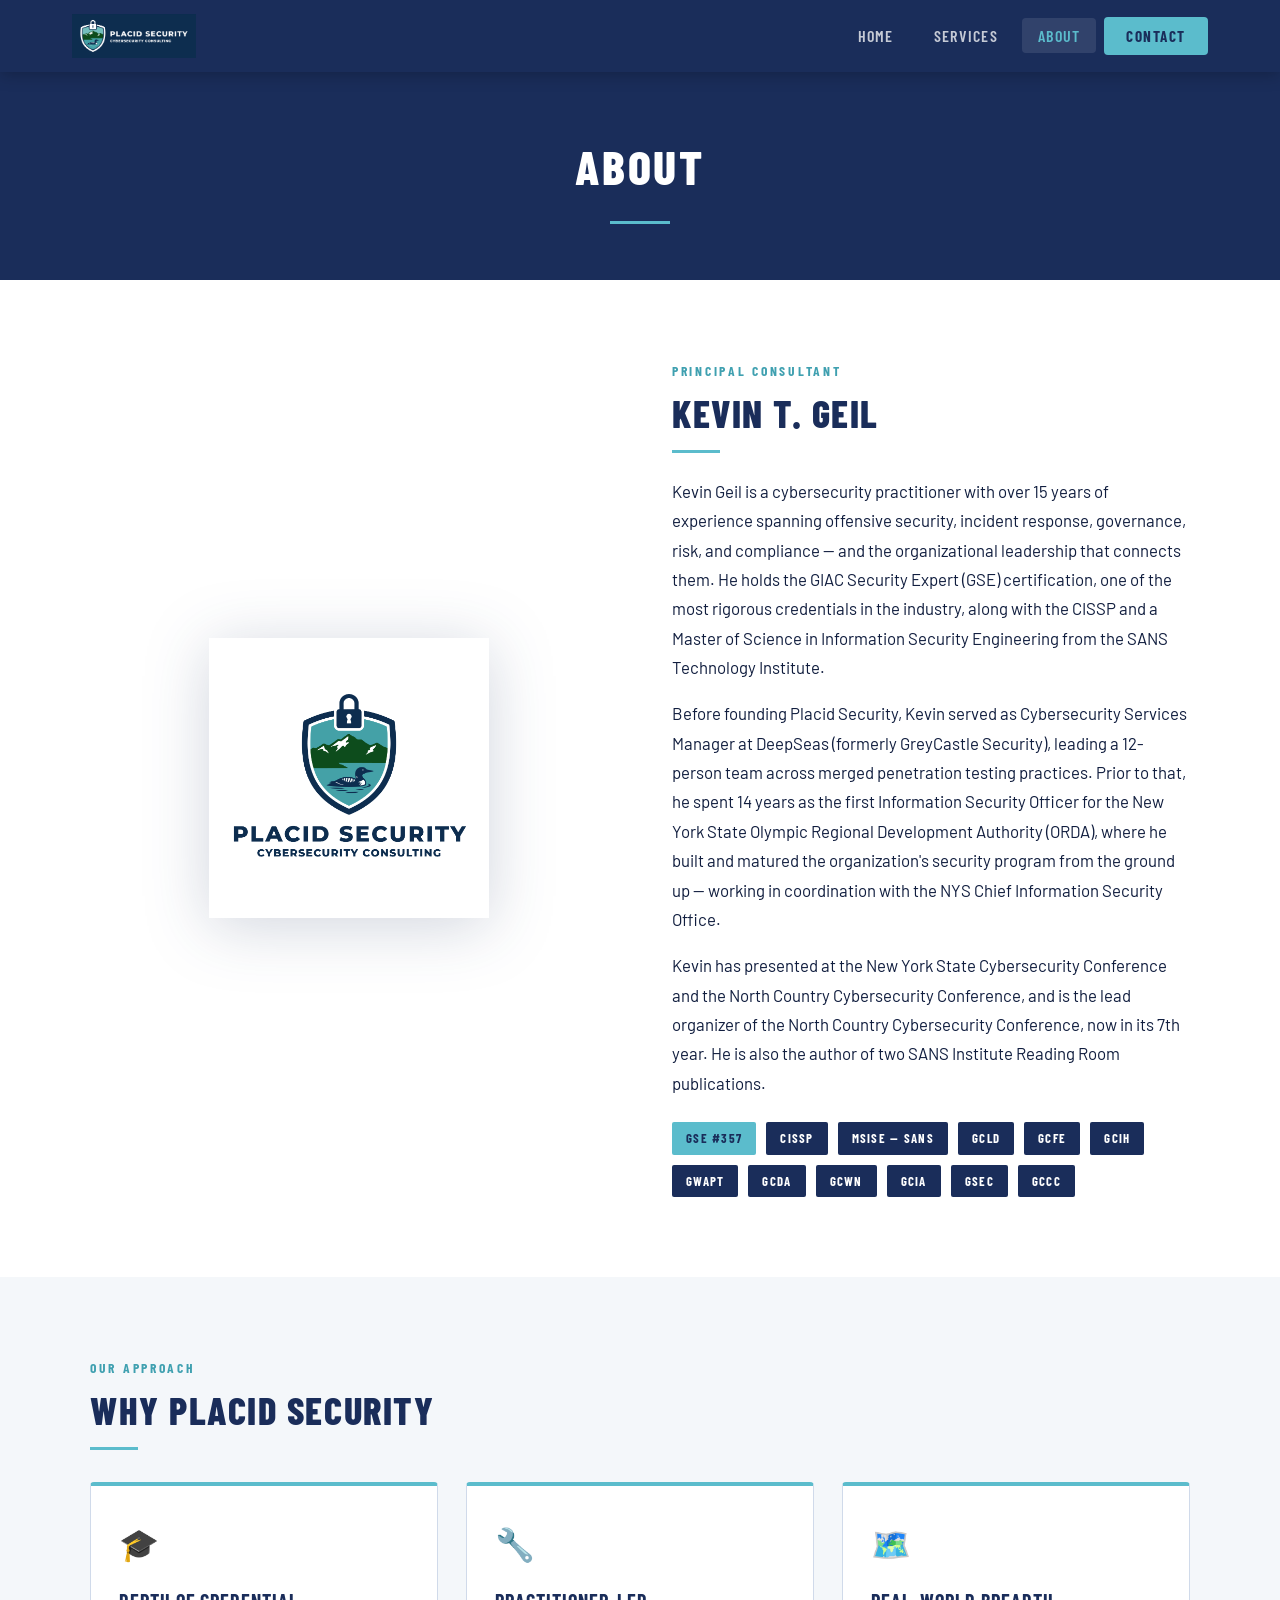
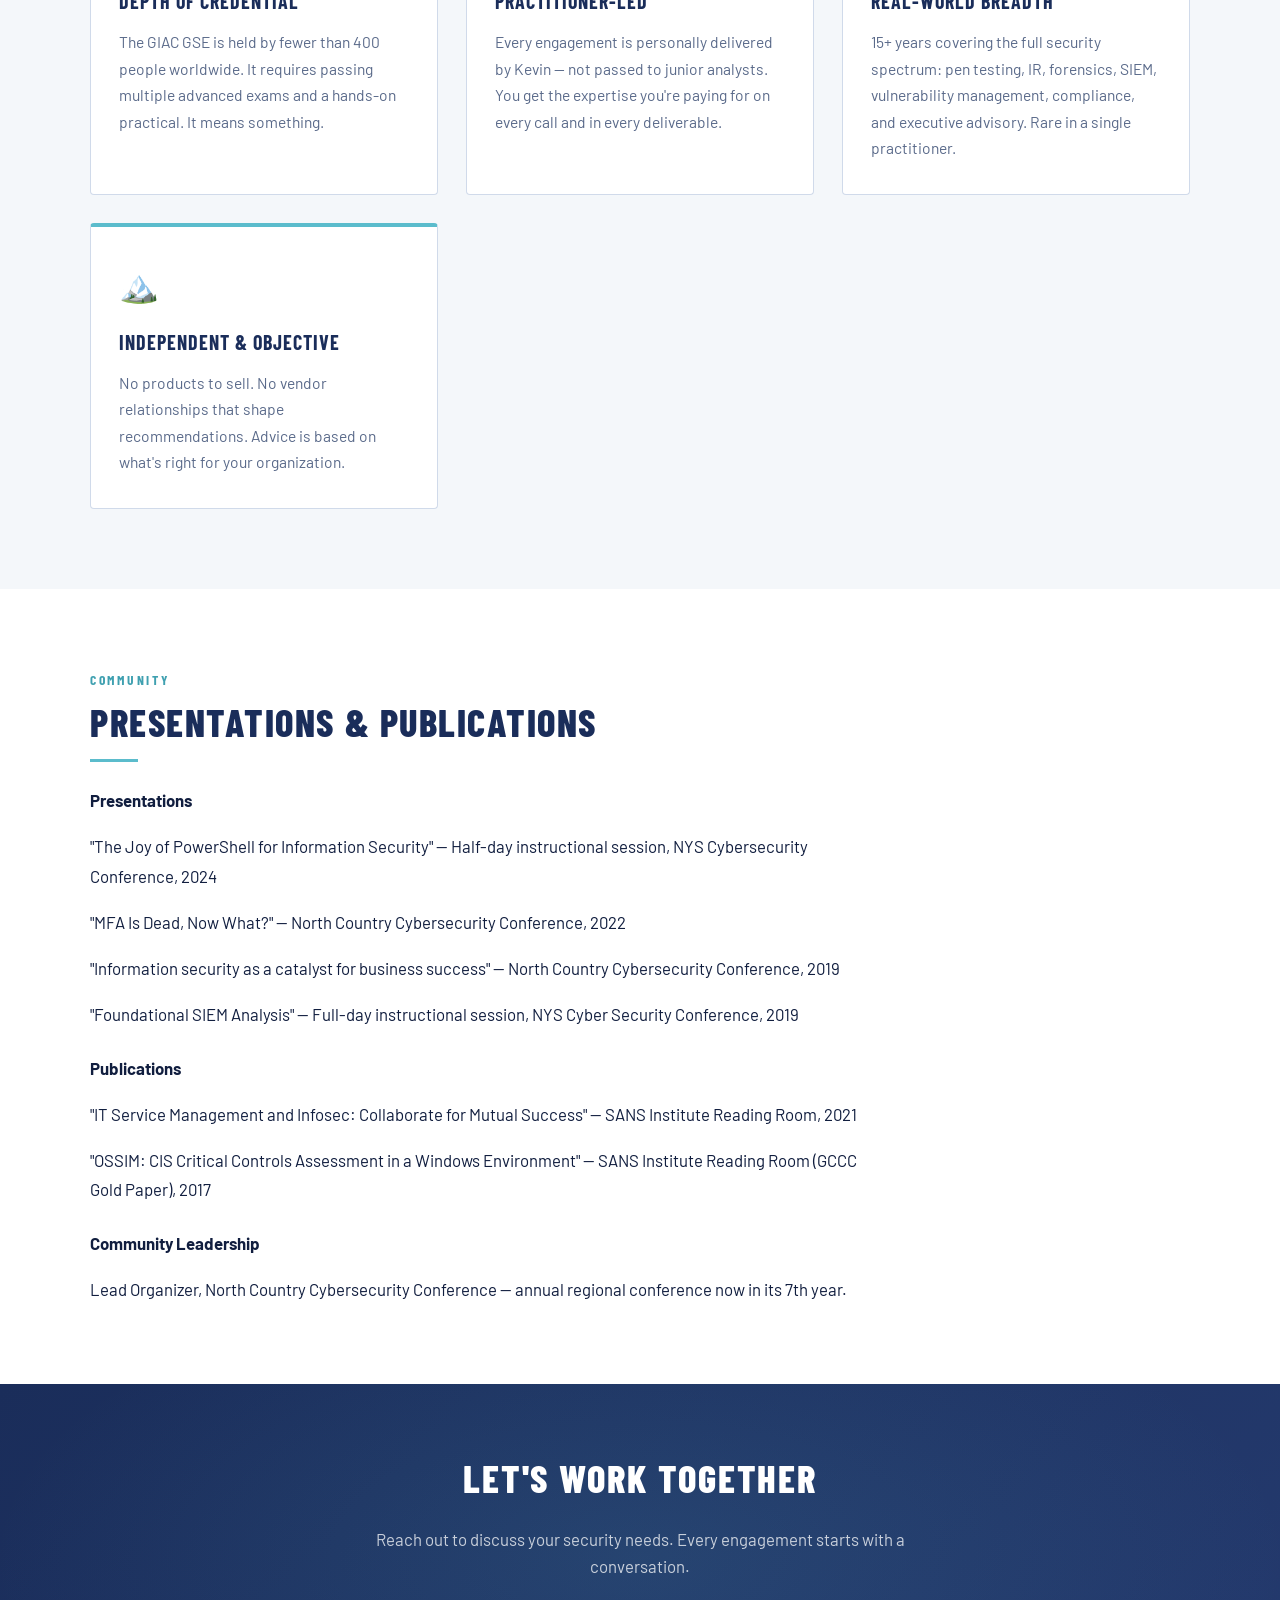
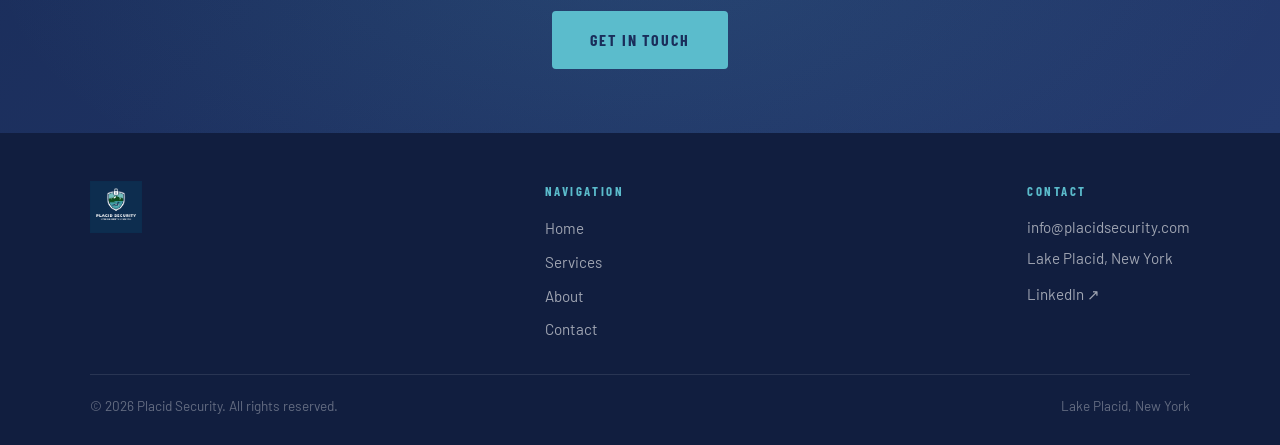
==== about.html @ 0de11780 "Initial site" ====
<!DOCTYPE html>
<html lang="en">
<head>
  <meta charset="UTF-8">
  <meta name="viewport" content="width=device-width, initial-scale=1.0">
  <title>About — Placid Security</title>
  <meta name="description" content="About Kevin Geil and Placid Security — GSE #357, CISSP, MSISE, with 15+ years of hands-on cybersecurity experience.">
  <link rel="stylesheet" href="assets/style.css">
  <link rel="icon" type="image/png" href="assets/images/logo-icon-darkblue.png">
</head>
<body>

  <!-- NAV -->
  <nav class="nav">
    <div class="nav-inner">
      <a class="nav-logo" href="index.html">
        <img src="assets/images/logo-horizontal-darkblue.png" alt="Placid Security">
      </a>
      <button class="nav-toggle" id="navToggle" aria-label="Toggle menu">
        <span></span><span></span><span></span>
      </button>
      <ul class="nav-links" id="navLinks">
        <li><a href="index.html">Home</a></li>
        <li><a href="services.html">Services</a></li>
        <li><a href="about.html" class="active">About</a></li>
        <li><a href="contact.html" class="nav-cta">Contact</a></li>
      </ul>
    </div>
  </nav>

  <!-- PAGE HEADER -->
  <header class="page-header">
    <h1>About</h1>
    <hr class="header-rule">
  </header>

  <!-- ABOUT MAIN -->
  <section class="section">
    <div class="section-inner">
      <div class="about-split">
        <div class="about-photo">
          <img class="about-logo-display" src="assets/images/logo-stacked-white.png" alt="Placid Security">
        </div>
        <div>
          <div class="section-label">Principal Consultant</div>
          <h2 class="section-title">Kevin T. Geil</h2>
          <hr class="section-title-rule">
          <div class="section-body">
            <p>Kevin Geil is a cybersecurity practitioner with over 15 years of experience spanning offensive security, incident response, governance, risk, and compliance — and the organizational leadership that connects them. He holds the GIAC Security Expert (GSE) certification, one of the most rigorous credentials in the industry, along with the CISSP and a Master of Science in Information Security Engineering from the SANS Technology Institute.</p>
            <p>Before founding Placid Security, Kevin served as Cybersecurity Services Manager at DeepSeas (formerly GreyCastle Security), leading a 12-person team across merged penetration testing practices. Prior to that, he spent 14 years as the first Information Security Officer for the New York State Olympic Regional Development Authority (ORDA), where he built and matured the organization's security program from the ground up — working in coordination with the NYS Chief Information Security Office.</p>
            <p>Kevin has presented at the New York State Cybersecurity Conference and the North Country Cybersecurity Conference, and is the lead organizer of the North Country Cybersecurity Conference, now in its 7th year. He is also the author of two SANS Institute Reading Room publications.</p>
          </div>
          <div class="creds-list">
            <span class="cred-tag cred-tag--teal">GSE #357</span>
            <span class="cred-tag">CISSP</span>
            <span class="cred-tag">MSISE — SANS</span>
            <span class="cred-tag">GCLD</span>
            <span class="cred-tag">GCFE</span>
            <span class="cred-tag">GCIH</span>
            <span class="cred-tag">GWAPT</span>
            <span class="cred-tag">GCDA</span>
            <span class="cred-tag">GCWN</span>
            <span class="cred-tag">GCIA</span>
            <span class="cred-tag">GSEC</span>
            <span class="cred-tag">GCCC</span>
          </div>
        </div>
      </div>
    </div>
  </section>

  <!-- WHY PLACID SECURITY -->
  <section class="section section--alt">
    <div class="section-inner">
      <div class="section-label">Our Approach</div>
      <h2 class="section-title">Why Placid Security</h2>
      <hr class="section-title-rule">
      <div class="services-grid" style="margin-top: 32px;">
        <div class="service-card">
          <div class="service-icon">🎓</div>
          <h3>Depth of Credential</h3>
          <p>The GIAC GSE is held by fewer than 400 people worldwide. It requires passing multiple advanced exams and a hands-on practical. It means something.</p>
        </div>
        <div class="service-card">
          <div class="service-icon">🔧</div>
          <h3>Practitioner-Led</h3>
          <p>Every engagement is personally delivered by Kevin — not passed to junior analysts. You get the expertise you're paying for on every call and in every deliverable.</p>
        </div>
        <div class="service-card">
          <div class="service-icon">🗺️</div>
          <h3>Real-World Breadth</h3>
          <p>15+ years covering the full security spectrum: pen testing, IR, forensics, SIEM, vulnerability management, compliance, and executive advisory. Rare in a single practitioner.</p>
        </div>
        <div class="service-card">
          <div class="service-icon">🏔️</div>
          <h3>Independent &amp; Objective</h3>
          <p>No products to sell. No vendor relationships that shape recommendations. Advice is based on what's right for your organization.</p>
        </div>
      </div>
    </div>
  </section>

  <!-- PRESENTATIONS -->
  <section class="section">
    <div class="section-inner">
      <div class="section-label">Community</div>
      <h2 class="section-title">Presentations &amp; Publications</h2>
      <hr class="section-title-rule">
      <div class="section-body" style="max-width: 800px;">
        <p><strong>Presentations</strong></p>
        <p>"The Joy of PowerShell for Information Security" — Half-day instructional session, NYS Cybersecurity Conference, 2024</p>
        <p>"MFA Is Dead, Now What?" — North Country Cybersecurity Conference, 2022</p>
        <p>"Information security as a catalyst for business success" — North Country Cybersecurity Conference, 2019</p>
        <p>"Foundational SIEM Analysis" — Full-day instructional session, NYS Cyber Security Conference, 2019</p>

        <p style="margin-top: 24px;"><strong>Publications</strong></p>
        <p>"IT Service Management and Infosec: Collaborate for Mutual Success" — SANS Institute Reading Room, 2021</p>
        <p>"OSSIM: CIS Critical Controls Assessment in a Windows Environment" — SANS Institute Reading Room (GCCC Gold Paper), 2017</p>

        <p style="margin-top: 24px;"><strong>Community Leadership</strong></p>
        <p>Lead Organizer, North Country Cybersecurity Conference — annual regional conference now in its 7th year.</p>
      </div>
    </div>
  </section>

  <!-- CTA -->
  <section class="cta-band">
    <h2>Let's work together</h2>
    <p>Reach out to discuss your security needs. Every engagement starts with a conversation.</p>
    <a href="contact.html" class="btn btn-primary">Get In Touch</a>
  </section>

  <!-- FOOTER -->
  <footer class="footer">
    <div class="footer-inner">
      <div class="footer-top">
        <div class="footer-logo">
          <img src="assets/images/logo-stacked-darkblue.png" alt="Placid Security">
        </div>
        <div class="footer-nav">
          <h4>Navigation</h4>
          <ul>
            <li><a href="index.html">Home</a></li>
            <li><a href="services.html">Services</a></li>
            <li><a href="about.html">About</a></li>
            <li><a href="contact.html">Contact</a></li>
          </ul>
        </div>
        <div class="footer-contact">
          <h4>Contact</h4>
          <p><a href="mailto:info@placidsecurity.com">info@placidsecurity.com</a></p>
          <p>Lake Placid, New York</p>
          <p style="margin-top: 12px;"><a href="https://www.linkedin.com/in/kevin-geil" target="_blank" rel="noopener">LinkedIn ↗</a></p>
        </div>
      </div>
      <div class="footer-bottom">
        <p class="footer-copy">&copy; 2026 Placid Security. All rights reserved.</p>
        <p class="footer-copy">Lake Placid, New York</p>
      </div>
    </div>
  </footer>

  <script>
    document.getElementById('navToggle').addEventListener('click', function() {
      document.getElementById('navLinks').classList.toggle('open');
    });
  </script>
</body>
</html>
---- assets/style.css ----
/* ============================================
   PLACID SECURITY — Global Stylesheet
   Color palette extracted from brand assets:
   --navy:   #1a2d5a  (dark navy)
   --teal:   #5bbccc  (lake teal)
   --green:  #1e6b3a  (mountain green)
   --white:  #ffffff
   ============================================ */

@import url('https://fonts.googleapis.com/css2?family=Barlow+Condensed:wght@600;700;800&family=Barlow:wght@400;500;600&display=swap');

:root {
  --navy:        #1a2d5a;
  --navy-dark:   #111e3f;
  --navy-light:  #243a6e;
  --teal:        #5bbccc;
  --teal-light:  #7dd4e0;
  --teal-dark:   #3fa0b0;
  --green:       #1e6b3a;
  --white:       #ffffff;
  --off-white:   #f4f7fa;
  --text-dark:   #111e3f;
  --text-muted:  #5a6a8a;
  --border:      #d0daea;

  --font-display: 'Barlow Condensed', sans-serif;
  --font-body:    'Barlow', sans-serif;

  --nav-height: 72px;
  --section-pad: 80px;
  --radius: 4px;
  --shadow: 0 4px 24px rgba(26,45,90,0.12);
  --shadow-lg: 0 12px 48px rgba(26,45,90,0.20);
}

*, *::before, *::after { box-sizing: border-box; margin: 0; padding: 0; }

html { scroll-behavior: smooth; }

body {
  font-family: var(--font-body);
  color: var(--text-dark);
  background: var(--white);
  line-height: 1.6;
  -webkit-font-smoothing: antialiased;
}

img { display: block; max-width: 100%; }
a { color: inherit; text-decoration: none; }

/* ---- NAVIGATION ---- */
.nav {
  position: sticky;
  top: 0;
  z-index: 100;
  background: var(--navy);
  height: var(--nav-height);
  display: flex;
  align-items: center;
  box-shadow: 0 2px 16px rgba(0,0,0,0.25);
}

.nav-inner {
  width: 100%;
  max-width: 1200px;
  margin: 0 auto;
  padding: 0 32px;
  display: flex;
  align-items: center;
  justify-content: space-between;
}

.nav-logo img {
  height: 44px;
  width: auto;
}

.nav-links {
  display: flex;
  gap: 8px;
  list-style: none;
}

.nav-links a {
  font-family: var(--font-display);
  font-size: 1rem;
  font-weight: 600;
  letter-spacing: 0.08em;
  text-transform: uppercase;
  color: rgba(255,255,255,0.75);
  padding: 8px 16px;
  border-radius: var(--radius);
  transition: color 0.2s, background 0.2s;
}

.nav-links a:hover,
.nav-links a.active {
  color: var(--white);
  background: rgba(255,255,255,0.1);
}

.nav-links a.active {
  color: var(--teal);
}

.nav-cta {
  font-family: var(--font-display) !important;
  font-size: 0.95rem !important;
  font-weight: 700 !important;
  letter-spacing: 0.1em !important;
  text-transform: uppercase !important;
  background: var(--teal) !important;
  color: var(--navy) !important;
  padding: 10px 22px !important;
  border-radius: var(--radius) !important;
  transition: background 0.2s, transform 0.15s !important;
}

.nav-cta:hover {
  background: var(--teal-light) !important;
  color: var(--navy) !important;
  transform: translateY(-1px);
}

/* Mobile nav toggle */
.nav-toggle {
  display: none;
  flex-direction: column;
  gap: 5px;
  cursor: pointer;
  padding: 4px;
  background: none;
  border: none;
}
.nav-toggle span {
  display: block;
  width: 24px;
  height: 2px;
  background: var(--white);
  border-radius: 2px;
  transition: all 0.3s;
}

/* ---- HERO ---- */
.hero {
  position: relative;
  width: 100%;
  overflow: hidden;
  background: var(--navy-dark);
}

.hero-banner {
  width: 100%;
  height: auto;
  display: block;
  max-height: 600px;
  object-fit: cover;
  object-position: center;
  opacity: 0;
  animation: fadeIn 0.8s ease 0.2s forwards;
}

.hero-overlay {
  position: absolute;
  bottom: 0;
  left: 0;
  right: 0;
  padding: 40px 48px;
  background: linear-gradient(to top, rgba(17,30,63,0.85) 0%, transparent 100%);
}

.hero-tagline {
  font-family: var(--font-display);
  font-size: clamp(1.8rem, 3.5vw, 2.8rem);
  font-weight: 800;
  letter-spacing: 0.04em;
  text-transform: uppercase;
  color: var(--white);
  text-shadow: 0 2px 12px rgba(0,0,0,0.4);
  max-width: 700px;
}

.hero-tagline span {
  color: var(--teal);
}

.hero-sub {
  margin-top: 10px;
  font-size: 1.1rem;
  color: rgba(255,255,255,0.8);
  max-width: 500px;
}

/* ---- PAGE HEADER (non-home pages) ---- */
.page-header {
  background: var(--navy);
  padding: 56px 32px;
  text-align: center;
}

.page-header h1 {
  font-family: var(--font-display);
  font-size: clamp(2rem, 4vw, 3rem);
  font-weight: 800;
  letter-spacing: 0.06em;
  text-transform: uppercase;
  color: var(--white);
}

.page-header .header-rule {
  width: 60px;
  height: 3px;
  background: var(--teal);
  margin: 16px auto 0;
  border: none;
}

/* ---- SECTIONS ---- */
.section {
  padding: var(--section-pad) 32px;
}

.section-inner {
  max-width: 1100px;
  margin: 0 auto;
}

.section-label {
  font-family: var(--font-display);
  font-size: 0.85rem;
  font-weight: 700;
  letter-spacing: 0.2em;
  text-transform: uppercase;
  color: var(--teal-dark);
  margin-bottom: 10px;
}

.section-title {
  font-family: var(--font-display);
  font-size: clamp(1.8rem, 3vw, 2.4rem);
  font-weight: 800;
  letter-spacing: 0.04em;
  text-transform: uppercase;
  color: var(--navy);
  line-height: 1.1;
}

.section-title-rule {
  width: 48px;
  height: 3px;
  background: var(--teal);
  border: none;
  margin: 16px 0 24px;
}

.section-body {
  font-size: 1.05rem;
  line-height: 1.75;
  color: var(--text-dark);
  max-width: 680px;
}

.section-body p + p { margin-top: 1em; }

/* Alternating bg */
.section--alt { background: var(--off-white); }
.section--navy {
  background: var(--navy);
  color: var(--white);
}
.section--navy .section-title { color: var(--white); }
.section--navy .section-label { color: var(--teal-light); }
.section--navy .section-body { color: rgba(255,255,255,0.85); }

/* ---- TRUST BAR (Home) ---- */
.trust-bar {
  background: var(--navy-dark);
  padding: 20px 32px;
  display: flex;
  justify-content: center;
  align-items: center;
  gap: 40px;
  flex-wrap: wrap;
}

.trust-item {
  font-family: var(--font-display);
  font-size: 0.9rem;
  font-weight: 700;
  letter-spacing: 0.12em;
  text-transform: uppercase;
  color: rgba(255,255,255,0.6);
  display: flex;
  align-items: center;
  gap: 10px;
}

.trust-item::before {
  content: '';
  display: block;
  width: 6px;
  height: 6px;
  background: var(--teal);
  border-radius: 50%;
}

/* ---- SERVICES GRID ---- */
.services-grid {
  display: grid;
  grid-template-columns: repeat(auto-fit, minmax(300px, 1fr));
  gap: 28px;
  margin-top: 40px;
}

.service-card {
  background: var(--white);
  border: 1px solid var(--border);
  border-top: 4px solid var(--teal);
  border-radius: var(--radius);
  padding: 32px 28px;
  transition: box-shadow 0.25s, transform 0.25s;
  opacity: 0;
  animation: slideUp 0.5s ease forwards;
}

.service-card:hover {
  box-shadow: var(--shadow-lg);
  transform: translateY(-4px);
}

.service-card:nth-child(1) { animation-delay: 0.05s; }
.service-card:nth-child(2) { animation-delay: 0.10s; }
.service-card:nth-child(3) { animation-delay: 0.15s; }
.service-card:nth-child(4) { animation-delay: 0.20s; }
.service-card:nth-child(5) { animation-delay: 0.25s; }
.service-card:nth-child(6) { animation-delay: 0.30s; }
.service-card:nth-child(7) { animation-delay: 0.35s; }

.service-icon {
  font-size: 2rem;
  margin-bottom: 16px;
}

.service-card h3 {
  font-family: var(--font-display);
  font-size: 1.25rem;
  font-weight: 700;
  letter-spacing: 0.05em;
  text-transform: uppercase;
  color: var(--navy);
  margin-bottom: 12px;
}

.service-card p {
  font-size: 0.975rem;
  line-height: 1.7;
  color: var(--text-muted);
}

/* ---- ABOUT SPLIT ---- */
.about-split {
  display: grid;
  grid-template-columns: 1fr 1fr;
  gap: 64px;
  align-items: center;
}

.about-photo {
  display: flex;
  justify-content: center;
  align-items: center;
}

.about-logo-display {
  width: 280px;
  filter: drop-shadow(0 8px 32px rgba(26,45,90,0.2));
}

.creds-list {
  margin-top: 24px;
  display: flex;
  flex-wrap: wrap;
  gap: 10px;
}

.cred-tag {
  font-family: var(--font-display);
  font-size: 0.8rem;
  font-weight: 700;
  letter-spacing: 0.1em;
  text-transform: uppercase;
  background: var(--navy);
  color: var(--white);
  padding: 6px 14px;
  border-radius: 2px;
}

.cred-tag--teal {
  background: var(--teal);
  color: var(--navy);
}

/* ---- CTA BAND ---- */
.cta-band {
  background: linear-gradient(135deg, var(--navy) 0%, var(--navy-light) 100%);
  padding: 64px 32px;
  text-align: center;
  position: relative;
  overflow: hidden;
}

.cta-band::before {
  content: '';
  position: absolute;
  top: -50%;
  left: -10%;
  width: 120%;
  height: 200%;
  background: radial-gradient(ellipse at 50% 50%, rgba(91,188,204,0.12) 0%, transparent 60%);
  pointer-events: none;
}

.cta-band h2 {
  font-family: var(--font-display);
  font-size: clamp(1.8rem, 3vw, 2.4rem);
  font-weight: 800;
  letter-spacing: 0.05em;
  text-transform: uppercase;
  color: var(--white);
  position: relative;
}

.cta-band p {
  color: rgba(255,255,255,0.75);
  margin: 16px auto 32px;
  max-width: 540px;
  font-size: 1.05rem;
  position: relative;
}

.btn {
  display: inline-block;
  font-family: var(--font-display);
  font-size: 1rem;
  font-weight: 700;
  letter-spacing: 0.12em;
  text-transform: uppercase;
  padding: 14px 36px;
  border-radius: var(--radius);
  cursor: pointer;
  transition: all 0.2s;
  border: 2px solid transparent;
  position: relative;
}

.btn-primary {
  background: var(--teal);
  color: var(--navy);
  border-color: var(--teal);
}

.btn-primary:hover {
  background: var(--teal-light);
  border-color: var(--teal-light);
  transform: translateY(-2px);
  box-shadow: 0 6px 20px rgba(91,188,204,0.35);
}

.btn-outline {
  background: transparent;
  color: var(--white);
  border-color: rgba(255,255,255,0.4);
}

.btn-outline:hover {
  border-color: var(--white);
  background: rgba(255,255,255,0.08);
}

/* ---- CONTACT FORM ---- */
.contact-layout {
  display: grid;
  grid-template-columns: 1fr 1.5fr;
  gap: 64px;
  align-items: start;
}

.contact-info h3 {
  font-family: var(--font-display);
  font-size: 1.3rem;
  font-weight: 700;
  letter-spacing: 0.05em;
  text-transform: uppercase;
  color: var(--navy);
  margin-bottom: 16px;
}

.contact-detail {
  display: flex;
  align-items: center;
  gap: 12px;
  margin-bottom: 16px;
  font-size: 1rem;
  color: var(--text-dark);
}

.contact-detail a {
  color: var(--teal-dark);
  transition: color 0.2s;
}
.contact-detail a:hover { color: var(--navy); }

.contact-icon {
  width: 38px;
  height: 38px;
  background: var(--navy);
  border-radius: 50%;
  display: flex;
  align-items: center;
  justify-content: center;
  font-size: 1rem;
  flex-shrink: 0;
}

.form-group {
  margin-bottom: 20px;
}

.form-group label {
  display: block;
  font-family: var(--font-display);
  font-size: 0.85rem;
  font-weight: 700;
  letter-spacing: 0.12em;
  text-transform: uppercase;
  color: var(--navy);
  margin-bottom: 8px;
}

.form-group input,
.form-group select,
.form-group textarea {
  width: 100%;
  padding: 12px 16px;
  border: 1.5px solid var(--border);
  border-radius: var(--radius);
  font-family: var(--font-body);
  font-size: 1rem;
  color: var(--text-dark);
  background: var(--white);
  transition: border-color 0.2s, box-shadow 0.2s;
  outline: none;
}

.form-group input:focus,
.form-group select:focus,
.form-group textarea:focus {
  border-color: var(--teal);
  box-shadow: 0 0 0 3px rgba(91,188,204,0.15);
}

.form-group textarea {
  resize: vertical;
  min-height: 140px;
}

.form-row {
  display: grid;
  grid-template-columns: 1fr 1fr;
  gap: 16px;
}

.form-submit {
  margin-top: 8px;
}

.form-success {
  display: none;
  background: #e8f7f0;
  border: 1.5px solid #2ecc71;
  border-radius: var(--radius);
  padding: 16px 20px;
  color: #1a6b3c;
  font-weight: 500;
  margin-top: 16px;
}

/* ---- FOOTER ---- */
.footer {
  background: var(--navy-dark);
  padding: 48px 32px 28px;
}

.footer-inner {
  max-width: 1100px;
  margin: 0 auto;
}

.footer-top {
  display: flex;
  justify-content: space-between;
  align-items: flex-start;
  gap: 40px;
  flex-wrap: wrap;
  padding-bottom: 32px;
  border-bottom: 1px solid rgba(255,255,255,0.1);
}

.footer-logo img {
  height: 52px;
  width: auto;
}

.footer-nav h4 {
  font-family: var(--font-display);
  font-size: 0.8rem;
  font-weight: 700;
  letter-spacing: 0.2em;
  text-transform: uppercase;
  color: var(--teal);
  margin-bottom: 14px;
}

.footer-nav ul {
  list-style: none;
  display: flex;
  flex-direction: column;
  gap: 8px;
}

.footer-nav a {
  font-size: 0.95rem;
  color: rgba(255,255,255,0.6);
  transition: color 0.2s;
}
.footer-nav a:hover { color: var(--white); }

.footer-contact h4 {
  font-family: var(--font-display);
  font-size: 0.8rem;
  font-weight: 700;
  letter-spacing: 0.2em;
  text-transform: uppercase;
  color: var(--teal);
  margin-bottom: 14px;
}

.footer-contact p {
  font-size: 0.95rem;
  color: rgba(255,255,255,0.6);
  margin-bottom: 6px;
}

.footer-contact a {
  color: rgba(255,255,255,0.6);
  transition: color 0.2s;
}
.footer-contact a:hover { color: var(--white); }

.footer-bottom {
  padding-top: 20px;
  display: flex;
  justify-content: space-between;
  align-items: center;
  flex-wrap: wrap;
  gap: 12px;
}

.footer-copy {
  font-size: 0.85rem;
  color: rgba(255,255,255,0.35);
}

/* ---- ANIMATIONS ---- */
@keyframes fadeIn {
  from { opacity: 0; }
  to   { opacity: 1; }
}

@keyframes slideUp {
  from { opacity: 0; transform: translateY(20px); }
  to   { opacity: 1; transform: translateY(0); }
}

/* ---- RESPONSIVE ---- */
@media (max-width: 900px) {
  .about-split,
  .contact-layout {
    grid-template-columns: 1fr;
    gap: 40px;
  }
  .about-photo { display: none; }
}

@media (max-width: 768px) {
  :root { --section-pad: 56px; }

  .nav-links {
    display: none;
    position: absolute;
    top: var(--nav-height);
    left: 0;
    right: 0;
    background: var(--navy-dark);
    flex-direction: column;
    padding: 16px 24px;
    gap: 4px;
    box-shadow: 0 8px 24px rgba(0,0,0,0.3);
  }

  .nav-links.open { display: flex; }
  .nav-toggle { display: flex; }

  .hero-overlay { padding: 24px 24px; }
  .form-row { grid-template-columns: 1fr; }

  .footer-top {
    flex-direction: column;
    gap: 28px;
  }

  .footer-bottom {
    flex-direction: column;
    text-align: center;
  }
}
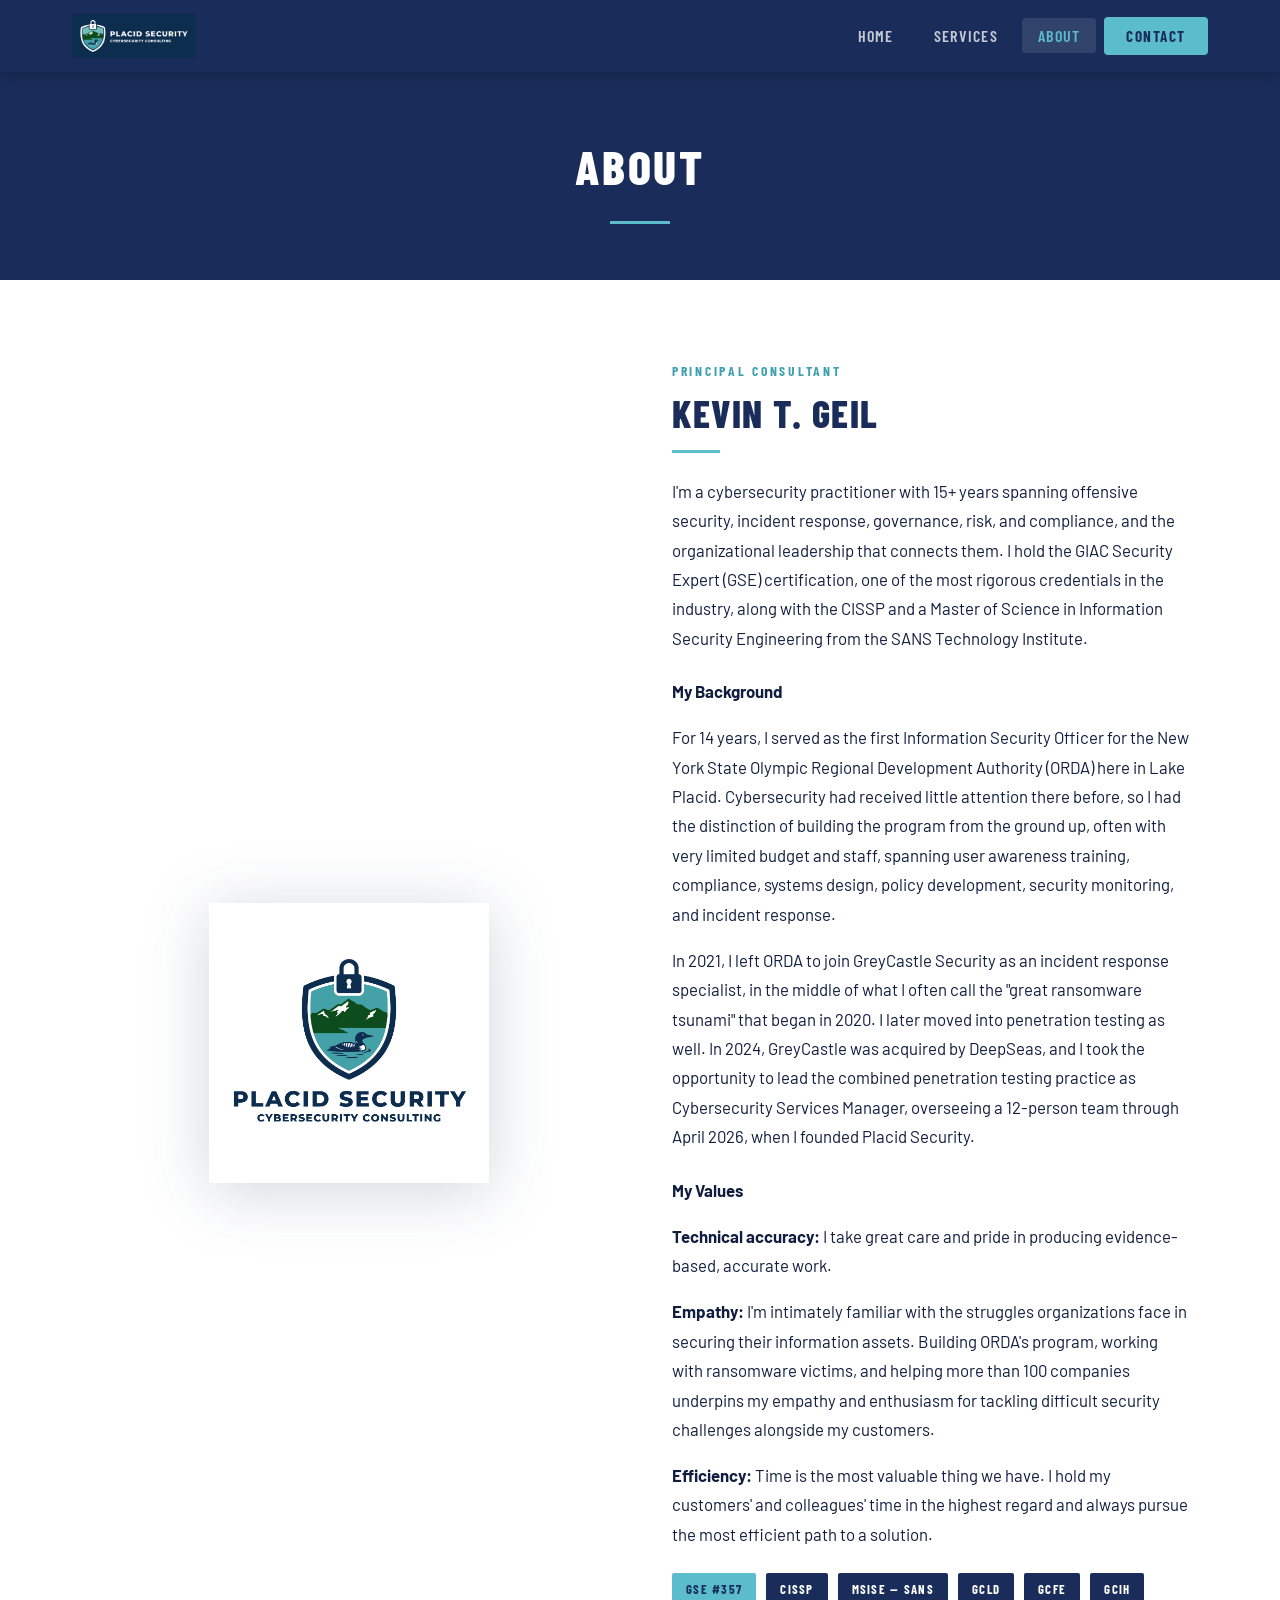
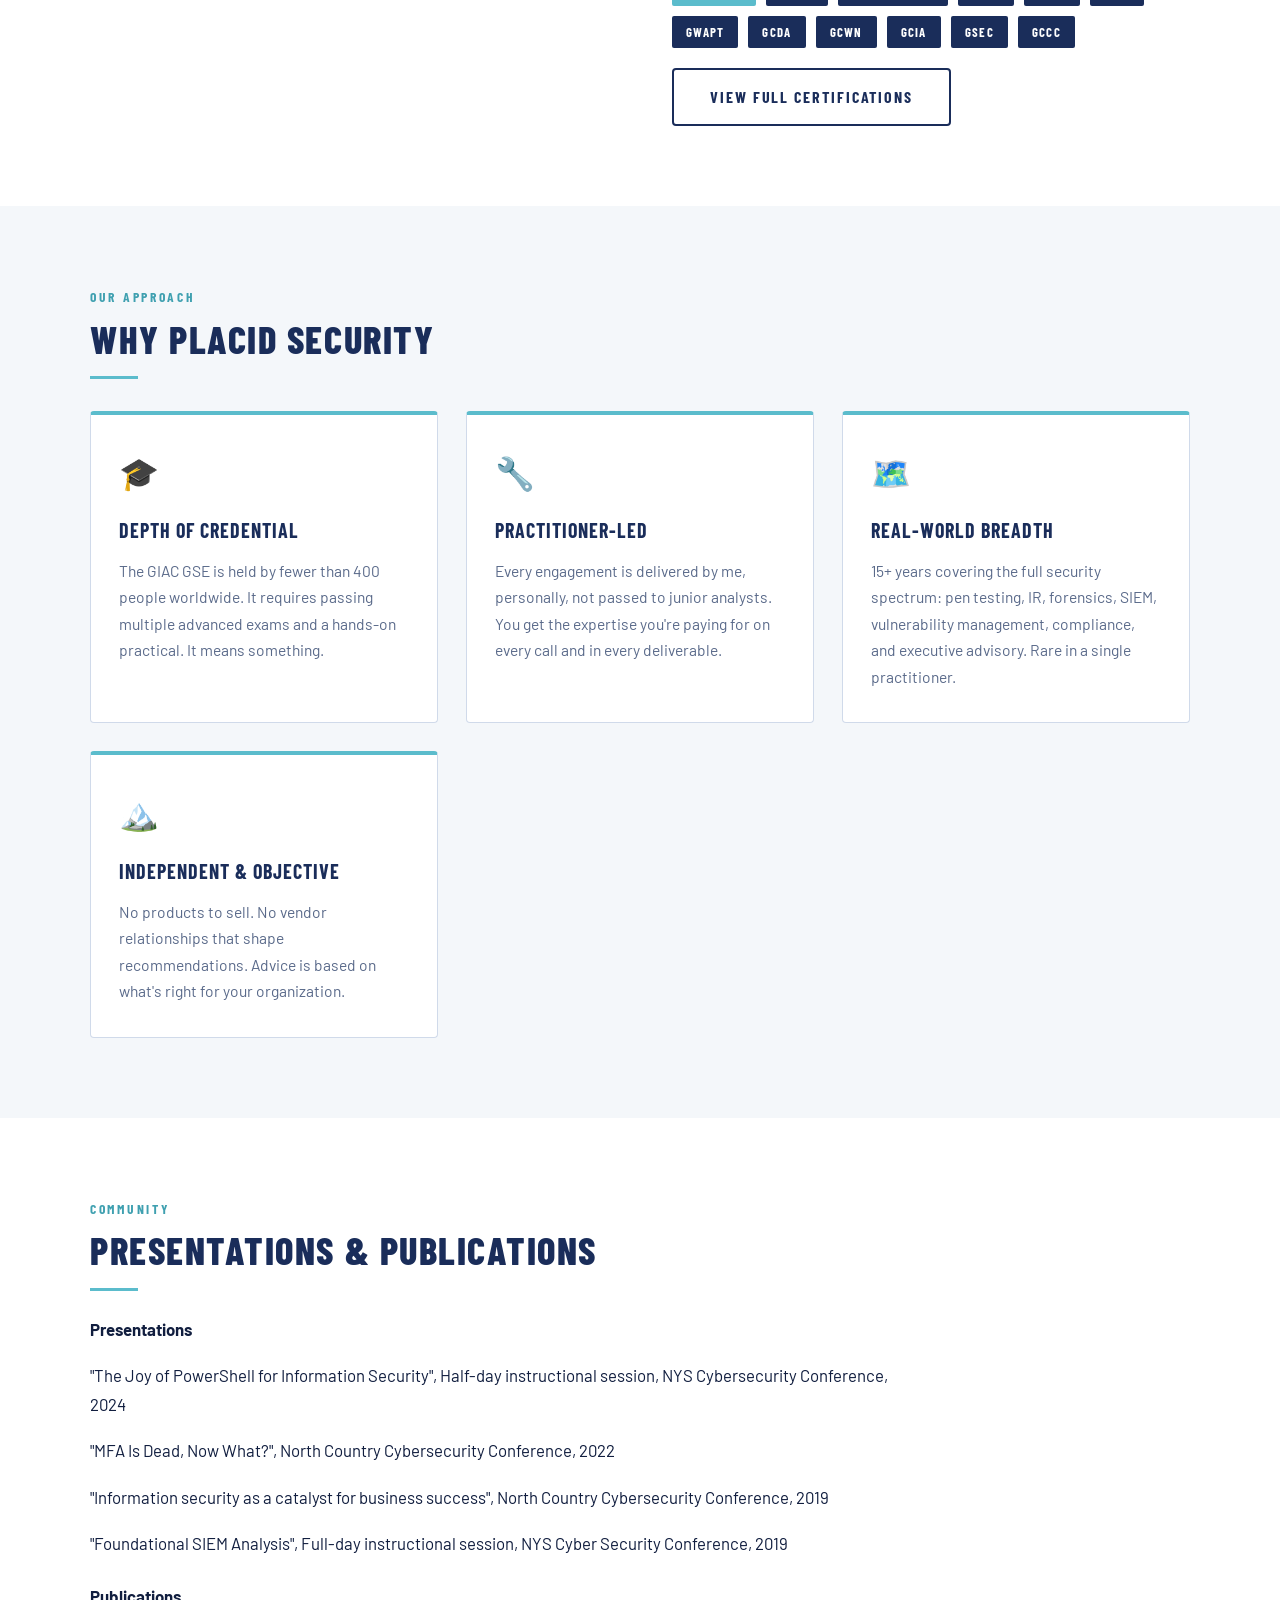
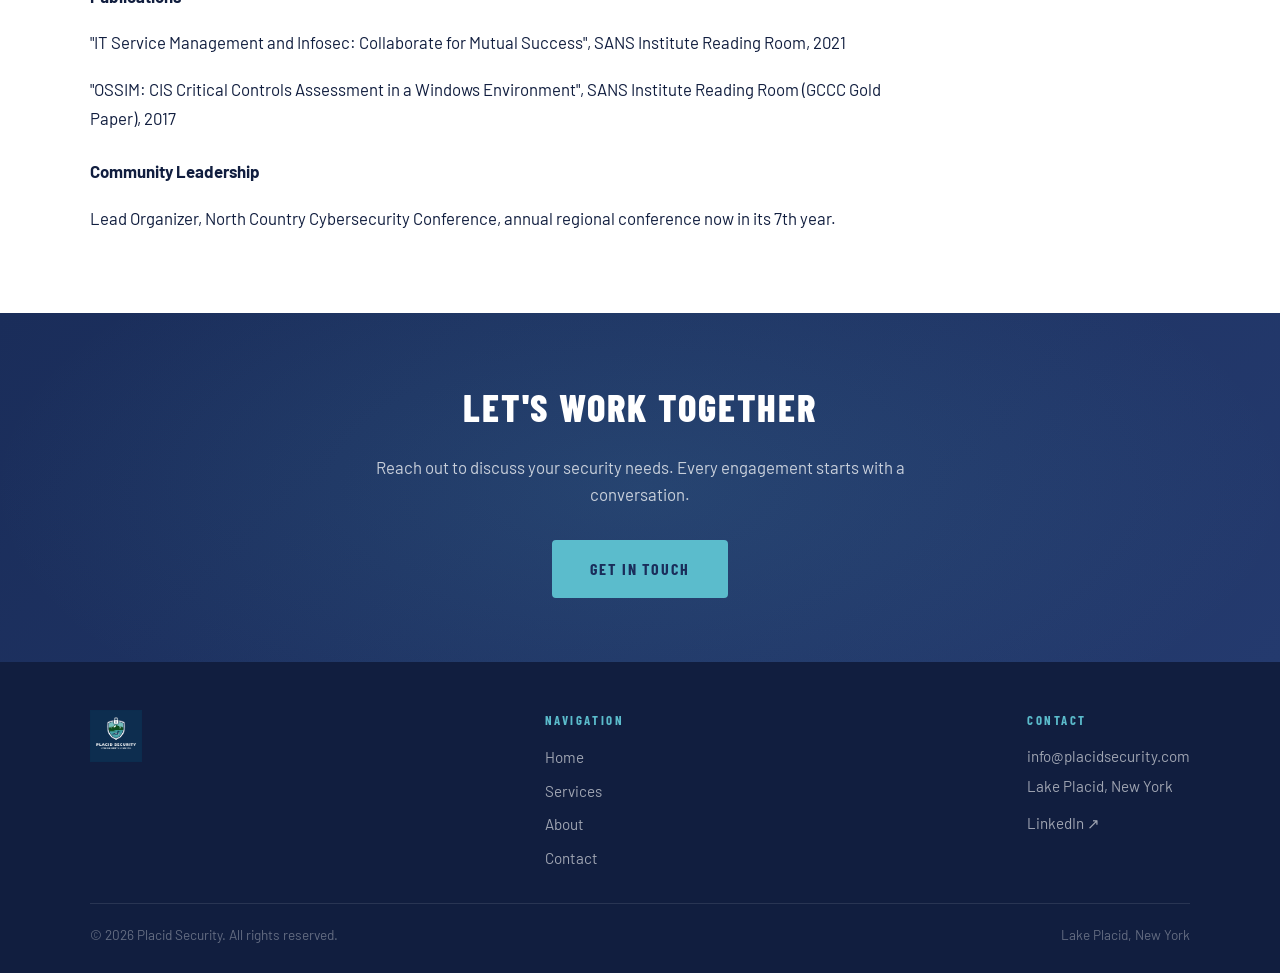
==== commit 80ec75b0: "website update" ====
--- a/about.html
+++ b/about.html
@@ -4,10 +4,20 @@
   <meta charset="UTF-8">
   <meta name="viewport" content="width=device-width, initial-scale=1.0">
   <title>About — Placid Security</title>
-  <meta name="description" content="About Kevin Geil and Placid Security — GSE #357, CISSP, MSISE, with 15+ years of hands-on cybersecurity experience.">
+  <meta name="description" content="Meet Kevin Geil, founder of Placid Security, GSE #357, CISSP, MSISE, with 15+ years of hands-on cybersecurity experience.">
   <link rel="stylesheet" href="assets/style.css">
   <link rel="icon" type="image/png" href="assets/images/logo-icon-darkblue.png">
 </head>
+<!-- Google tag (gtag.js) -->
+<script async src="https://www.googletagmanager.com/gtag/js?id=G-L8BX655W50"></script>
+<script>
+  window.dataLayer = window.dataLayer || [];
+  function gtag(){dataLayer.push(arguments);}
+  gtag('js', new Date());
+
+  gtag('config', 'G-L8BX655W50');
+</script>
+
 <body>
 
   <!-- NAV -->
@@ -46,9 +56,16 @@
           <h2 class="section-title">Kevin T. Geil</h2>
           <hr class="section-title-rule">
           <div class="section-body">
-            <p>Kevin Geil is a cybersecurity practitioner with over 15 years of experience spanning offensive security, incident response, governance, risk, and compliance — and the organizational leadership that connects them. He holds the GIAC Security Expert (GSE) certification, one of the most rigorous credentials in the industry, along with the CISSP and a Master of Science in Information Security Engineering from the SANS Technology Institute.</p>
-            <p>Before founding Placid Security, Kevin served as Cybersecurity Services Manager at DeepSeas (formerly GreyCastle Security), leading a 12-person team across merged penetration testing practices. Prior to that, he spent 14 years as the first Information Security Officer for the New York State Olympic Regional Development Authority (ORDA), where he built and matured the organization's security program from the ground up — working in coordination with the NYS Chief Information Security Office.</p>
-            <p>Kevin has presented at the New York State Cybersecurity Conference and the North Country Cybersecurity Conference, and is the lead organizer of the North Country Cybersecurity Conference, now in its 7th year. He is also the author of two SANS Institute Reading Room publications.</p>
+            <p>I'm a cybersecurity practitioner with 15+ years spanning offensive security, incident response, governance, risk, and compliance, and the organizational leadership that connects them. I hold the GIAC Security Expert (GSE) certification, one of the most rigorous credentials in the industry, along with the CISSP and a Master of Science in Information Security Engineering from the SANS Technology Institute.</p>
+
+            <p style="margin-top: 24px;"><strong>My Background</strong></p>
+            <p>For 14 years, I served as the first Information Security Officer for the New York State Olympic Regional Development Authority (ORDA) here in Lake Placid. Cybersecurity had received little attention there before, so I had the distinction of building the program from the ground up, often with very limited budget and staff, spanning user awareness training, compliance, systems design, policy development, security monitoring, and incident response.</p>
+            <p>In 2021, I left ORDA to join GreyCastle Security as an incident response specialist, in the middle of what I often call the "great ransomware tsunami" that began in 2020. I later moved into penetration testing as well. In 2024, GreyCastle was acquired by DeepSeas, and I took the opportunity to lead the combined penetration testing practice as Cybersecurity Services Manager, overseeing a 12-person team through April 2026, when I founded Placid Security.</p>
+
+            <p style="margin-top: 24px;"><strong>My Values</strong></p>
+            <p><strong>Technical accuracy:</strong> I take great care and pride in producing evidence-based, accurate work.</p>
+            <p><strong>Empathy:</strong> I'm intimately familiar with the struggles organizations face in securing their information assets. Building ORDA's program, working with ransomware victims, and helping more than 100 companies underpins my empathy and enthusiasm for tackling difficult security challenges alongside my customers.</p>
+            <p><strong>Efficiency:</strong> Time is the most valuable thing we have. I hold my customers' and colleagues' time in the highest regard and always pursue the most efficient path to a solution.</p>
           </div>
           <div class="creds-list">
             <span class="cred-tag cred-tag--teal">GSE #357</span>
@@ -64,6 +81,7 @@
             <span class="cred-tag">GSEC</span>
             <span class="cred-tag">GCCC</span>
           </div>
+          <p style="margin-top: 20px;"><a href="certifications.html" class="btn btn-outline" style="color: var(--navy); border-color: var(--navy);">View Full Certifications</a></p>
         </div>
       </div>
     </div>
@@ -84,7 +102,7 @@
         <div class="service-card">
           <div class="service-icon">🔧</div>
           <h3>Practitioner-Led</h3>
-          <p>Every engagement is personally delivered by Kevin — not passed to junior analysts. You get the expertise you're paying for on every call and in every deliverable.</p>
+          <p>Every engagement is delivered by me, personally, not passed to junior analysts. You get the expertise you're paying for on every call and in every deliverable.</p>
         </div>
         <div class="service-card">
           <div class="service-icon">🗺️</div>
@@ -108,17 +126,17 @@
       <hr class="section-title-rule">
       <div class="section-body" style="max-width: 800px;">
         <p><strong>Presentations</strong></p>
-        <p>"The Joy of PowerShell for Information Security" — Half-day instructional session, NYS Cybersecurity Conference, 2024</p>
-        <p>"MFA Is Dead, Now What?" — North Country Cybersecurity Conference, 2022</p>
-        <p>"Information security as a catalyst for business success" — North Country Cybersecurity Conference, 2019</p>
-        <p>"Foundational SIEM Analysis" — Full-day instructional session, NYS Cyber Security Conference, 2019</p>
+        <p>"The Joy of PowerShell for Information Security", Half-day instructional session, NYS Cybersecurity Conference, 2024</p>
+        <p>"MFA Is Dead, Now What?", North Country Cybersecurity Conference, 2022</p>
+        <p>"Information security as a catalyst for business success", North Country Cybersecurity Conference, 2019</p>
+        <p>"Foundational SIEM Analysis", Full-day instructional session, NYS Cyber Security Conference, 2019</p>
 
         <p style="margin-top: 24px;"><strong>Publications</strong></p>
-        <p>"IT Service Management and Infosec: Collaborate for Mutual Success" — SANS Institute Reading Room, 2021</p>
-        <p>"OSSIM: CIS Critical Controls Assessment in a Windows Environment" — SANS Institute Reading Room (GCCC Gold Paper), 2017</p>
+        <p>"IT Service Management and Infosec: Collaborate for Mutual Success", SANS Institute Reading Room, 2021</p>
+        <p>"OSSIM: CIS Critical Controls Assessment in a Windows Environment", SANS Institute Reading Room (GCCC Gold Paper), 2017</p>
 
         <p style="margin-top: 24px;"><strong>Community Leadership</strong></p>
-        <p>Lead Organizer, North Country Cybersecurity Conference — annual regional conference now in its 7th year.</p>
+        <p>Lead Organizer, North Country Cybersecurity Conference, annual regional conference now in its 7th year.</p>
       </div>
     </div>
   </section>
--- a/assets/style.css
+++ b/assets/style.css
@@ -143,52 +143,53 @@
 
 /* ---- HERO ---- */
 .hero {
-  position: relative;
   width: 100%;
-  overflow: hidden;
   background: var(--navy-dark);
+}
+
+.hero-headline {
+  background: linear-gradient(135deg, var(--navy-dark) 0%, var(--navy-light) 100%);
+  padding: 40px 32px;
+}
+
+.hero-headline-inner {
+  max-width: 1100px;
+  margin: 0 auto;
+  opacity: 0;
+  animation: fadeIn 0.6s ease 0.1s forwards;
+}
+
+.hero-tagline {
+  font-family: var(--font-display);
+  font-size: clamp(1.8rem, 3.5vw, 2.8rem);
+  font-weight: 800;
+  letter-spacing: 0.04em;
+  text-transform: uppercase;
+  color: var(--white);
+  max-width: 760px;
+  line-height: 1.15;
+}
+
+.hero-tagline span {
+  color: var(--teal);
+}
+
+.hero-sub {
+  margin-top: 10px;
+  font-size: 1.05rem;
+  color: rgba(255,255,255,0.75);
+  max-width: 520px;
 }
 
 .hero-banner {
   width: 100%;
   height: auto;
   display: block;
-  max-height: 600px;
+  max-height: 420px;
   object-fit: cover;
   object-position: center;
   opacity: 0;
-  animation: fadeIn 0.8s ease 0.2s forwards;
-}
-
-.hero-overlay {
-  position: absolute;
-  bottom: 0;
-  left: 0;
-  right: 0;
-  padding: 40px 48px;
-  background: linear-gradient(to top, rgba(17,30,63,0.85) 0%, transparent 100%);
-}
-
-.hero-tagline {
-  font-family: var(--font-display);
-  font-size: clamp(1.8rem, 3.5vw, 2.8rem);
-  font-weight: 800;
-  letter-spacing: 0.04em;
-  text-transform: uppercase;
-  color: var(--white);
-  text-shadow: 0 2px 12px rgba(0,0,0,0.4);
-  max-width: 700px;
-}
-
-.hero-tagline span {
-  color: var(--teal);
-}
-
-.hero-sub {
-  margin-top: 10px;
-  font-size: 1.1rem;
-  color: rgba(255,255,255,0.8);
-  max-width: 500px;
+  animation: fadeIn 0.8s ease 0.3s forwards;
 }
 
 /* ---- PAGE HEADER (non-home pages) ---- */
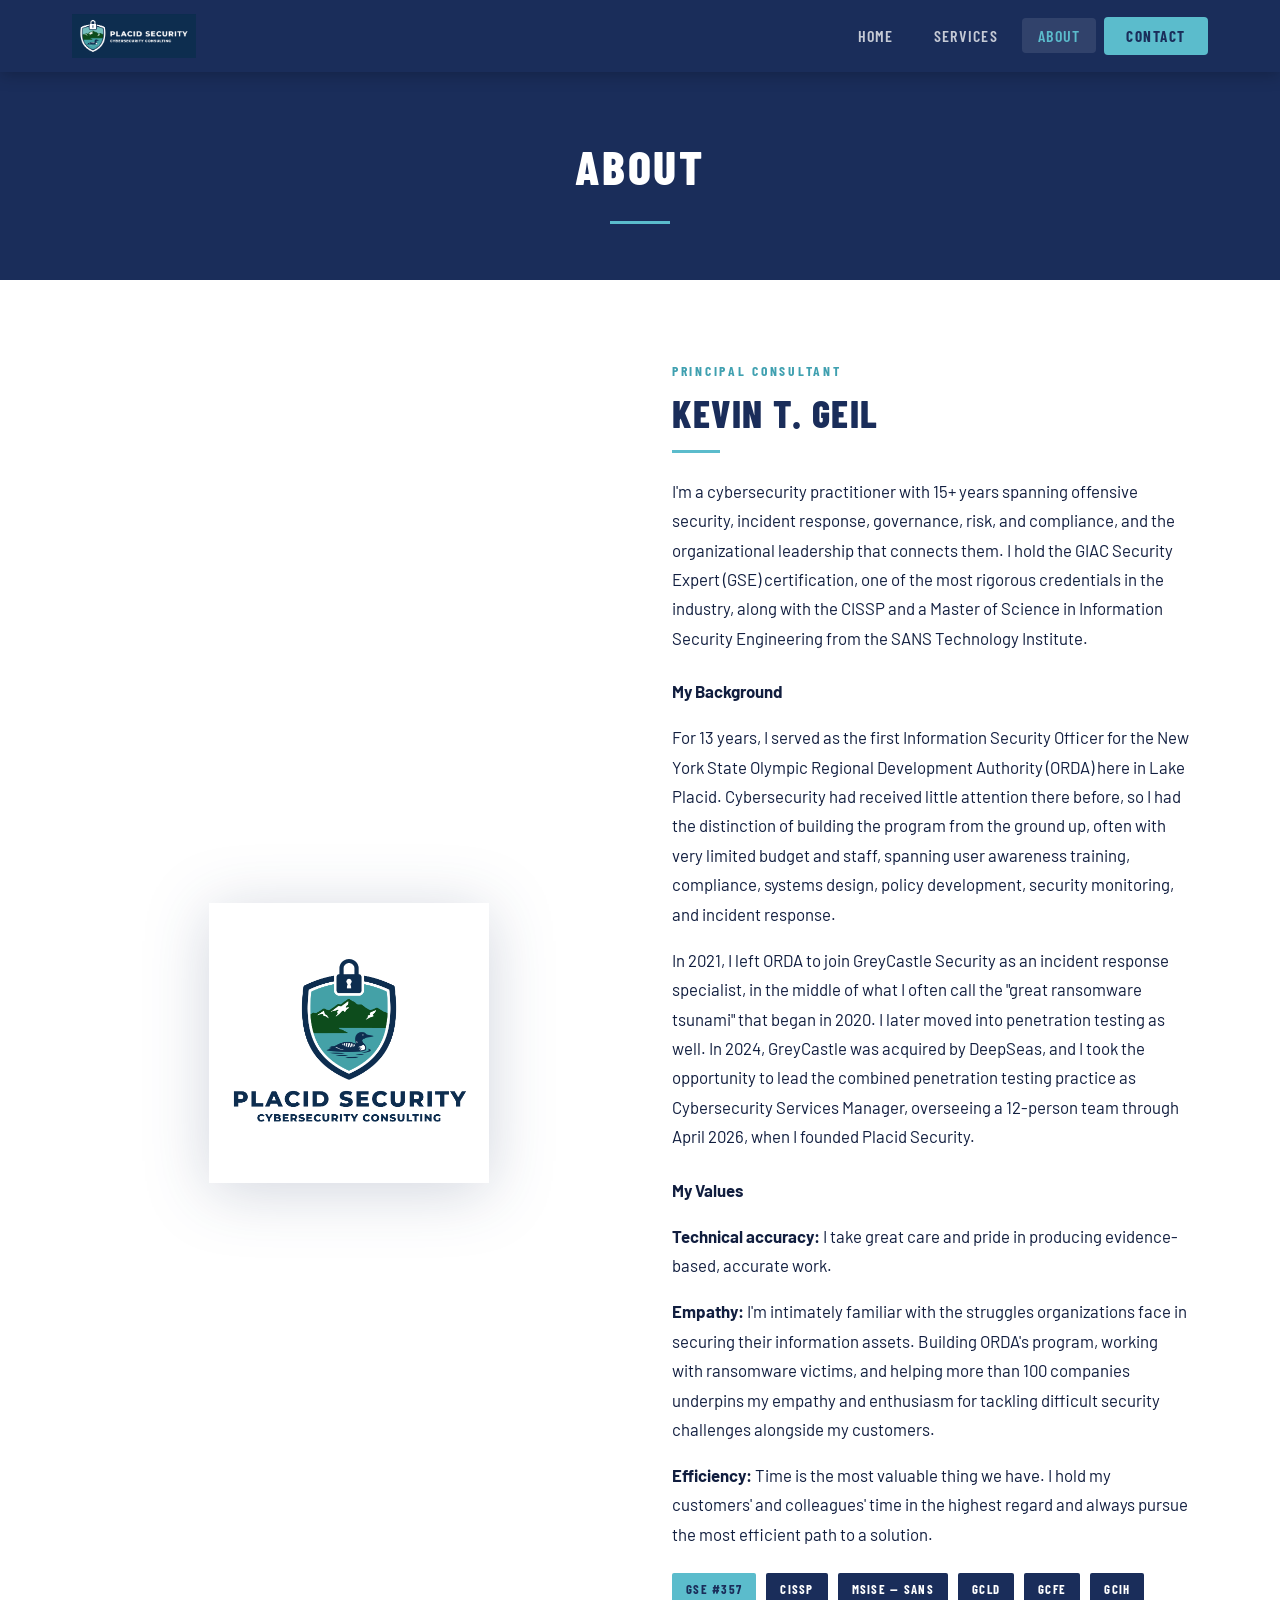
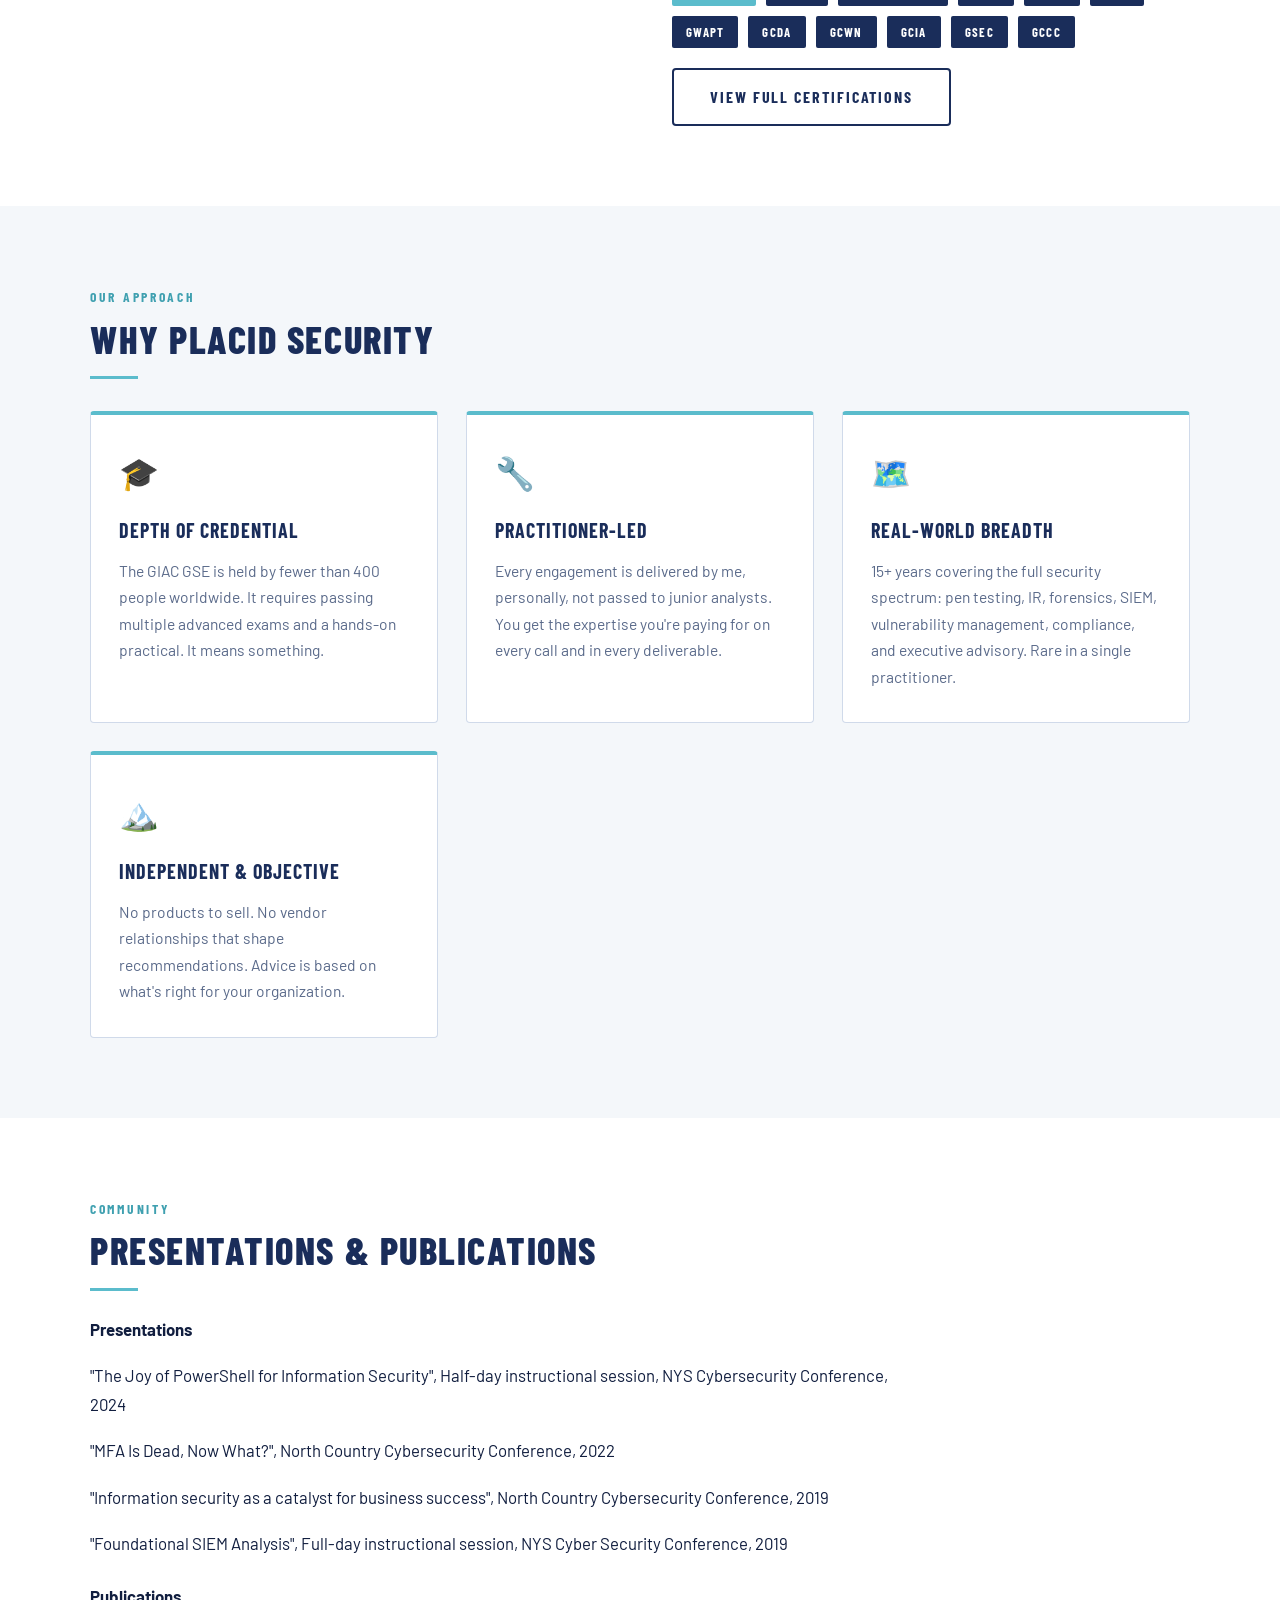
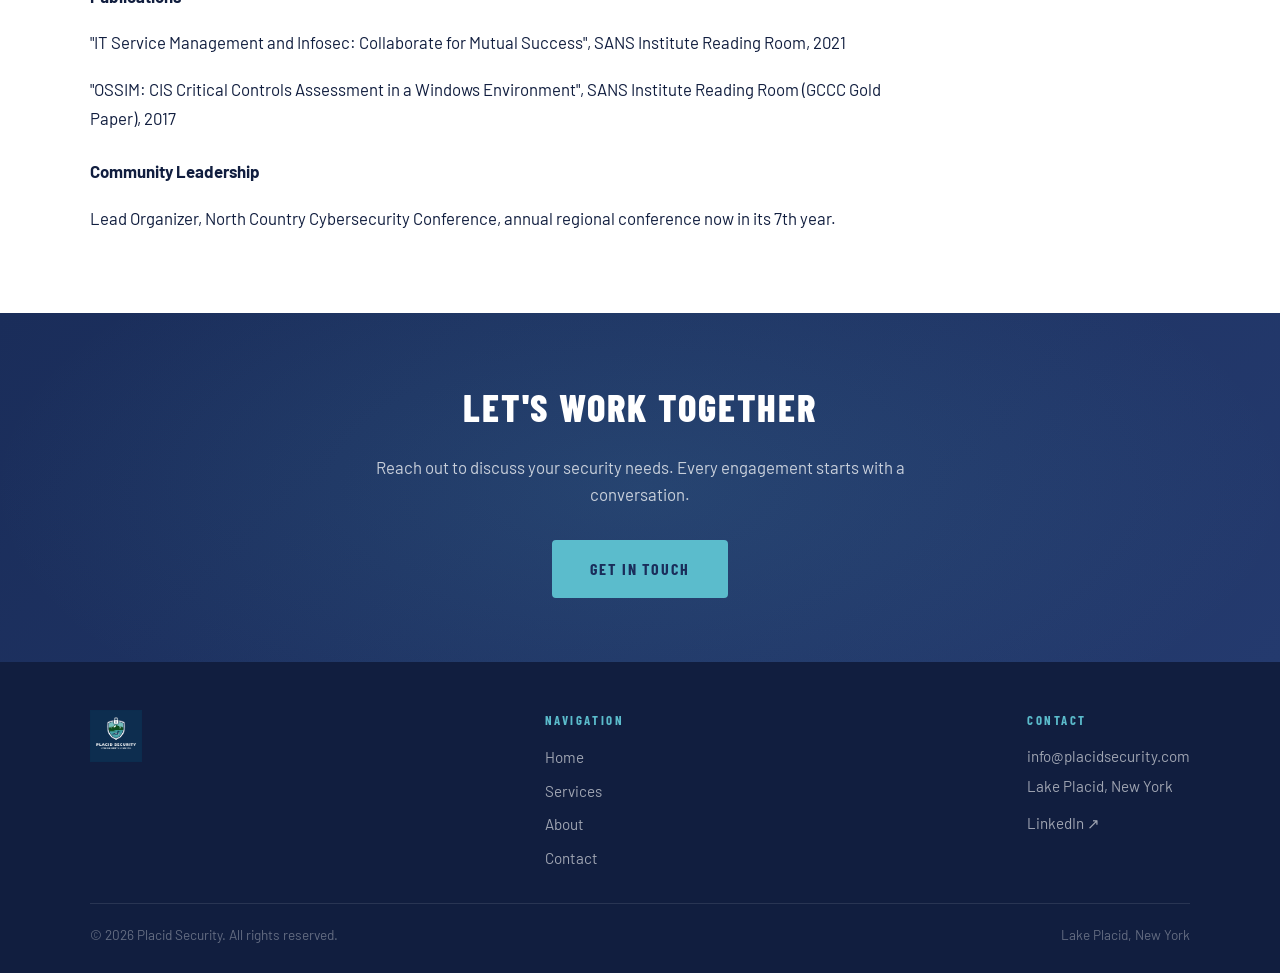
==== commit b3ea9e22: "Fixed Typo" ====
--- a/about.html
+++ b/about.html
@@ -7,7 +7,7 @@
   <meta name="description" content="Meet Kevin Geil, founder of Placid Security, GSE #357, CISSP, MSISE, with 15+ years of hands-on cybersecurity experience.">
   <link rel="stylesheet" href="assets/style.css">
   <link rel="icon" type="image/png" href="assets/images/logo-icon-darkblue.png">
-</head>
+
 <!-- Google tag (gtag.js) -->
 <script async src="https://www.googletagmanager.com/gtag/js?id=G-L8BX655W50"></script>
 <script>
@@ -17,7 +17,7 @@
 
   gtag('config', 'G-L8BX655W50');
 </script>
-
+</head>
 <body>
 
   <!-- NAV -->
@@ -59,7 +59,7 @@
             <p>I'm a cybersecurity practitioner with 15+ years spanning offensive security, incident response, governance, risk, and compliance, and the organizational leadership that connects them. I hold the GIAC Security Expert (GSE) certification, one of the most rigorous credentials in the industry, along with the CISSP and a Master of Science in Information Security Engineering from the SANS Technology Institute.</p>
 
             <p style="margin-top: 24px;"><strong>My Background</strong></p>
-            <p>For 14 years, I served as the first Information Security Officer for the New York State Olympic Regional Development Authority (ORDA) here in Lake Placid. Cybersecurity had received little attention there before, so I had the distinction of building the program from the ground up, often with very limited budget and staff, spanning user awareness training, compliance, systems design, policy development, security monitoring, and incident response.</p>
+            <p>For 13 years, I served as the first Information Security Officer for the New York State Olympic Regional Development Authority (ORDA) here in Lake Placid. Cybersecurity had received little attention there before, so I had the distinction of building the program from the ground up, often with very limited budget and staff, spanning user awareness training, compliance, systems design, policy development, security monitoring, and incident response.</p>
             <p>In 2021, I left ORDA to join GreyCastle Security as an incident response specialist, in the middle of what I often call the "great ransomware tsunami" that began in 2020. I later moved into penetration testing as well. In 2024, GreyCastle was acquired by DeepSeas, and I took the opportunity to lead the combined penetration testing practice as Cybersecurity Services Manager, overseeing a 12-person team through April 2026, when I founded Placid Security.</p>
 
             <p style="margin-top: 24px;"><strong>My Values</strong></p>
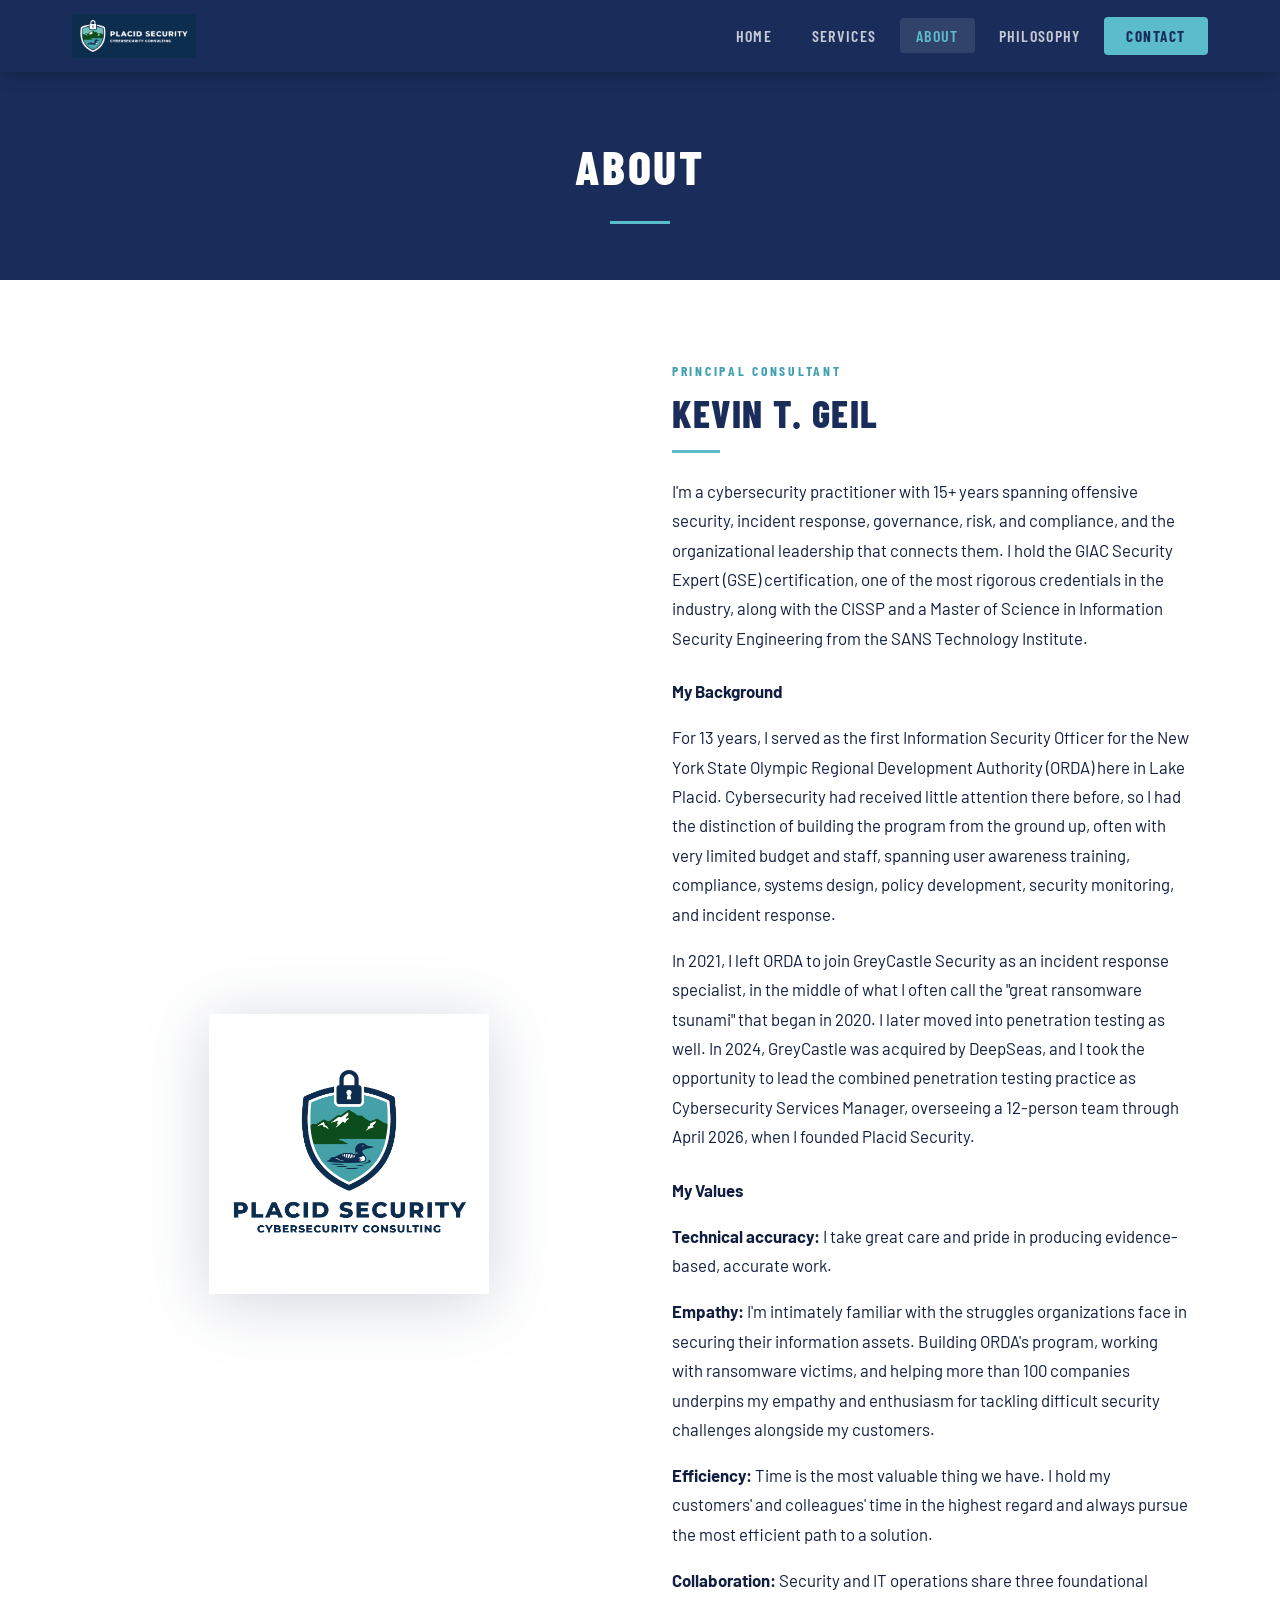
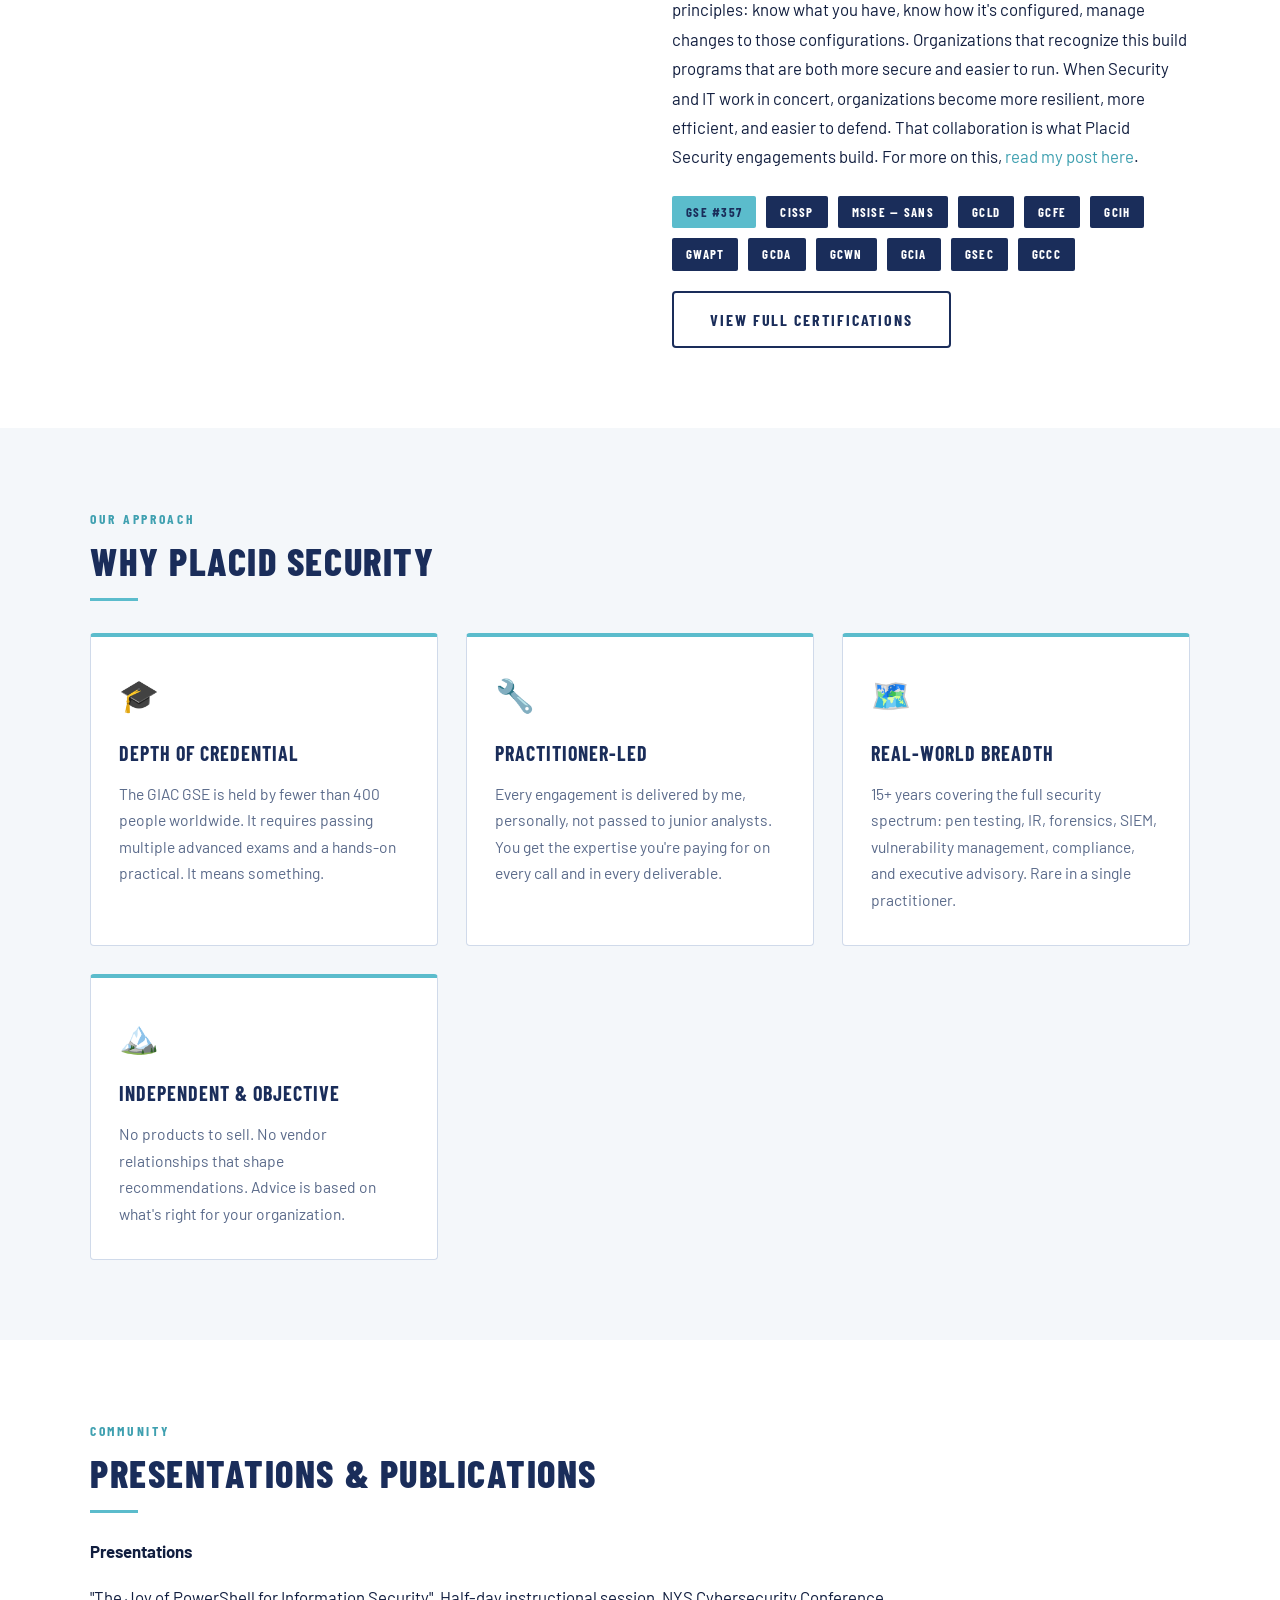
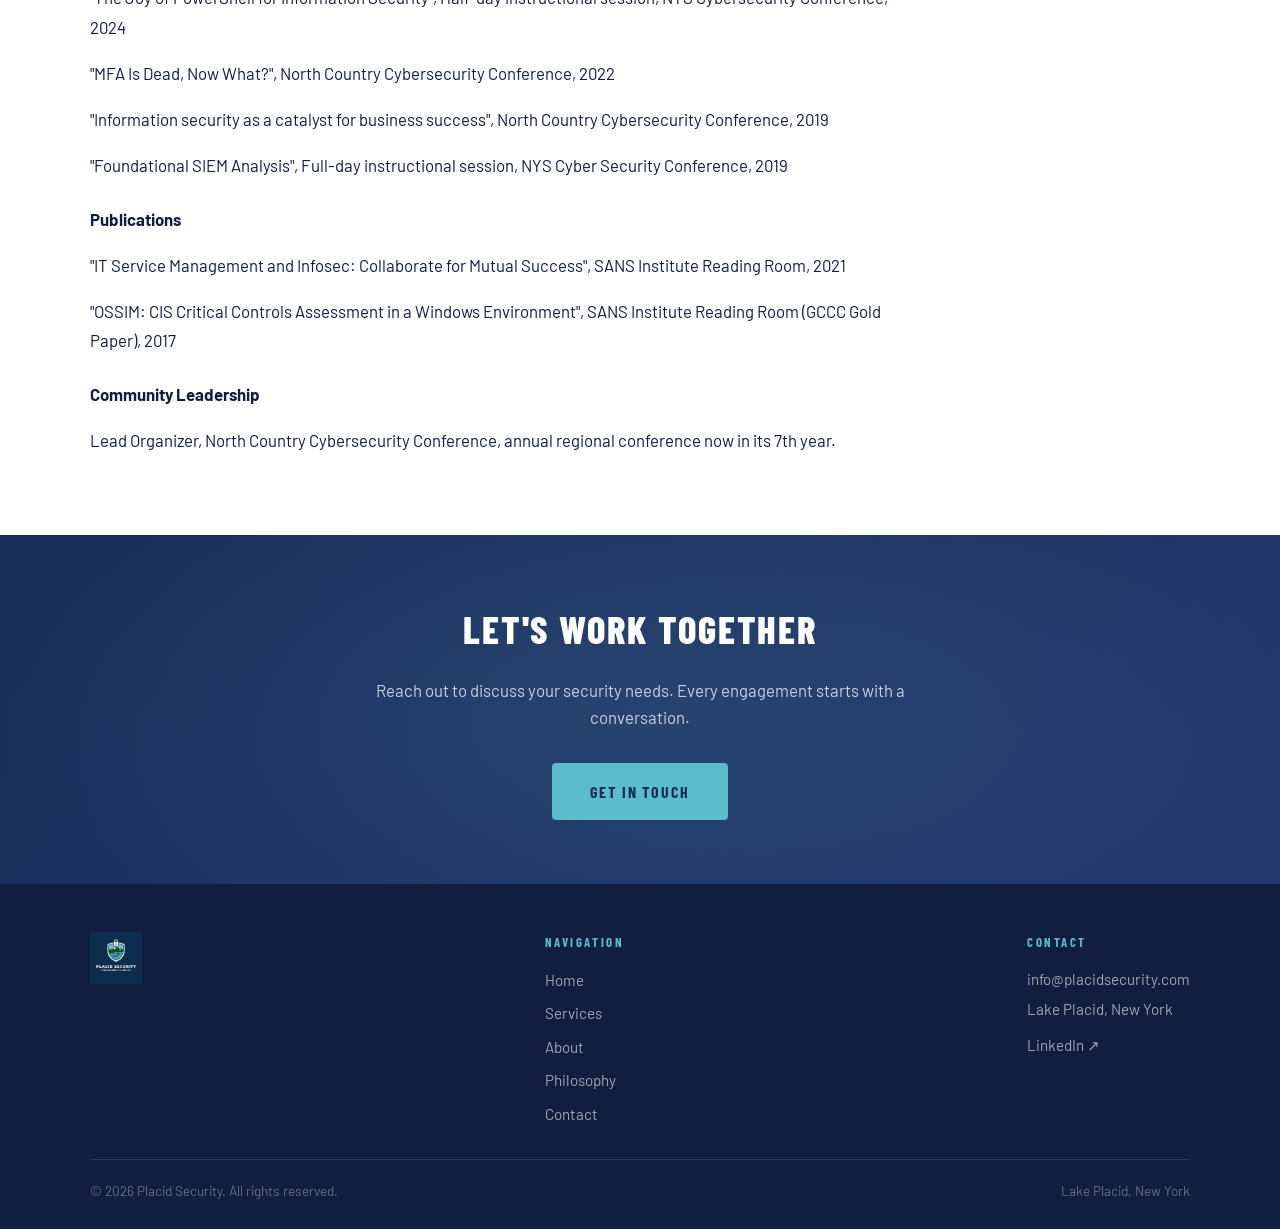
==== commit 1fdcd2fa: "Add philosophy page, edit about page" ====
--- a/about.html
+++ b/about.html
@@ -33,6 +33,7 @@
         <li><a href="index.html">Home</a></li>
         <li><a href="services.html">Services</a></li>
         <li><a href="about.html" class="active">About</a></li>
+        <li><a href="philosophy.html">Philosophy</a></li>
         <li><a href="contact.html" class="nav-cta">Contact</a></li>
       </ul>
     </div>
@@ -66,6 +67,8 @@
             <p><strong>Technical accuracy:</strong> I take great care and pride in producing evidence-based, accurate work.</p>
             <p><strong>Empathy:</strong> I'm intimately familiar with the struggles organizations face in securing their information assets. Building ORDA's program, working with ransomware victims, and helping more than 100 companies underpins my empathy and enthusiasm for tackling difficult security challenges alongside my customers.</p>
             <p><strong>Efficiency:</strong> Time is the most valuable thing we have. I hold my customers' and colleagues' time in the highest regard and always pursue the most efficient path to a solution.</p>
+            <p><strong>Collaboration:</strong> Security and IT operations share three foundational principles: know what you have, know how it's configured, manage changes to those configurations. Organizations that recognize this build programs that are both more secure and easier to run.  When Security and IT work in concert, organizations become more resilient, more efficient, and easier to defend. That collaboration is what Placid Security engagements build. For more on this, <a href="philosophy.html" style="color: var(--teal-dark);">read my post here</a>.</p>
+
           </div>
           <div class="creds-list">
             <span class="cred-tag cred-tag--teal">GSE #357</span>
@@ -161,6 +164,7 @@
             <li><a href="index.html">Home</a></li>
             <li><a href="services.html">Services</a></li>
             <li><a href="about.html">About</a></li>
+            <li><a href="philosophy.html">Philosophy</a></li>
             <li><a href="contact.html">Contact</a></li>
           </ul>
         </div>
